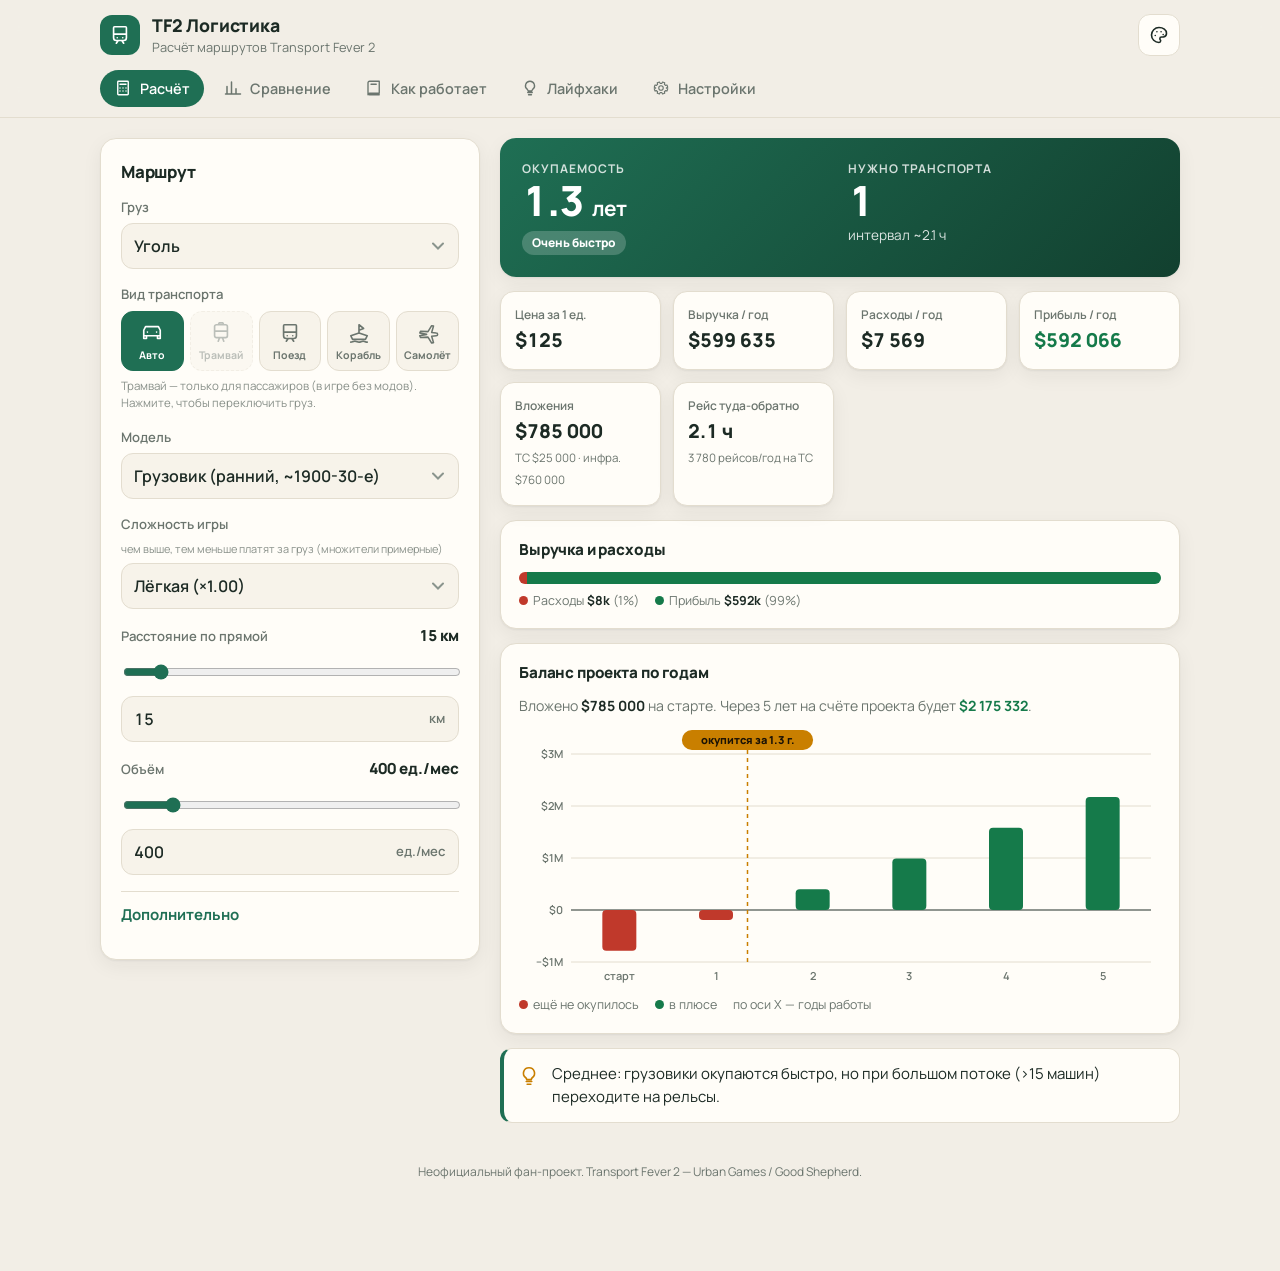
==== docs/index.html @ 94adaf06 "v0.4.1: move site to docs/ for GitHub Pages - index.html, style.css, app.js, calc.js, data.js, .noje" ====
<!doctype html>
<html lang="ru">
<head>
<meta charset="utf-8">
<meta name="viewport" content="width=device-width, initial-scale=1, viewport-fit=cover">
<meta name="theme-color" content="#1f6f54">
<title>TF2 Логистика</title>
<link rel="preconnect" href="https://fonts.googleapis.com">
<link rel="preconnect" href="https://fonts.gstatic.com" crossorigin>
<link href="https://fonts.googleapis.com/css2?family=Manrope:wght@400;500;600;700;800&display=swap" rel="stylesheet">
<link rel="stylesheet" href="style.css">
<script>try{var t=localStorage.getItem("tpf2theme");if(t&&t!=="auto")document.documentElement.dataset.theme=t}catch(e){}</script>
</head>
<body>
<svg width="0" height="0" style="position:absolute" aria-hidden="true">
  <symbol id="i-road" viewBox="0 0 24 24"><path d="M3 15V9l2-4h14l2 4v6M3 15h18M3 15v3h3v-3M18 15v3h3v-3M7 11h.01M17 11h.01" fill="none" stroke="currentColor" stroke-width="1.8" stroke-linecap="round" stroke-linejoin="round"/></symbol>
  <symbol id="i-tram" viewBox="0 0 24 24"><path d="M7 3h10a2 2 0 0 1 2 2v10a2 2 0 0 1-2 2H7a2 2 0 0 1-2-2V5a2 2 0 0 1 2-2zM5 10h14M9 21l1.5-4M15 21l-1.5-4M9 3l1-2h4l1 2" fill="none" stroke="currentColor" stroke-width="1.8" stroke-linecap="round" stroke-linejoin="round"/></symbol>
  <symbol id="i-rail" viewBox="0 0 24 24"><path d="M6 3h12a1 1 0 0 1 1 1v11a3 3 0 0 1-3 3H8a3 3 0 0 1-3-3V4a1 1 0 0 1 1-1zM5 11h14M8 21l2-3M16 21l-2-3M9 15h.01M15 15h.01" fill="none" stroke="currentColor" stroke-width="1.8" stroke-linecap="round" stroke-linejoin="round"/></symbol>
  <symbol id="i-water" viewBox="0 0 24 24"><path d="M3 15l2 4h14l2-4-9-3zM12 12V3l5 4-5 2M3 22c2 0 2-1 4.5-1s2.5 1 4.5 1 2.500-1 4.500-1 2.500 1 4.500 1" fill="none" stroke="currentColor" stroke-width="1.8" stroke-linecap="round" stroke-linejoin="round"/></symbol>
  <symbol id="i-air" viewBox="0 0 24 24"><path d="M10.500 13.500L3 12l1-2 8 .5L16 4l2 .5-2 7 5 .5a1.500 1.500 0 0 1 0 3l-5 .5 2 7-2 .5-4-6.500-8 .5-1-2z" fill="none" stroke="currentColor" stroke-width="1.700" stroke-linejoin="round"/></symbol>
  <symbol id="i-palette" viewBox="0 0 24 24"><path d="M12 3a9 9 0 1 0 0 18c1.1 0 2-.9 2-2 0-.5-.2-1-.5-1.3-.3-.4-.5-.8-.5-1.300 0-1.100.9-2 2-2h2.400A4.600 4.600 0 0 0 21 9.800C21 6 17 3 12 3zM7.500 12.500h.01M9.500 8h.01M14.500 8h.01M17 11.500h.01" fill="none" stroke="currentColor" stroke-width="1.900" stroke-linecap="round" stroke-linejoin="round"/></symbol>
  <symbol id="i-calc" viewBox="0 0 24 24"><path d="M6 3h12a1 1 0 0 1 1 1v16a1 1 0 0 1-1 1H6a1 1 0 0 1-1-1V4a1 1 0 0 1 1-1zM8 7h8M8 12h.01M12 12h.01M16 12h.01M8 16h.01M12 16h.01M16 16h.01" fill="none" stroke="currentColor" stroke-width="1.900" stroke-linecap="round"/></symbol>
  <symbol id="i-cmp" viewBox="0 0 24 24"><path d="M4 20V10M10 20V4M16 20v-7M22 20H2" fill="none" stroke="currentColor" stroke-width="2" stroke-linecap="round"/></symbol>
  <symbol id="i-book" viewBox="0 0 24 24"><path d="M4 5a2 2 0 0 1 2-2h13v16H6a2 2 0 0 0-2 2zM4 19a2 2 0 0 0 2 2h13M8 7h7" fill="none" stroke="currentColor" stroke-width="1.800" stroke-linecap="round" stroke-linejoin="round"/></symbol>
  <symbol id="i-bulb" viewBox="0 0 24 24"><path d="M9 18h6M10 21h4M12 3a6 6 0 0 0-3.500 10.900c.6.5 1 1.200 1 2.100h5c0-.9.4-1.600 1-2.100A6 6 0 0 0 12 3z" fill="none" stroke="currentColor" stroke-width="1.800" stroke-linecap="round" stroke-linejoin="round"/></symbol>
  <symbol id="i-cog" viewBox="0 0 24 24"><path d="M12 15a3 3 0 1 0 0-6 3 3 0 0 0 0 6zM19 12l2-1-1-3-2 .5-1.500-1.500.5-2-3-1-1 2h-2l-1-2-3 1 .5 2L6 8.500 4 8 3 11l2 1v0l-2 1 1 3 2-.5L7.500 17l-.5 2 3 1 1-2h2l1 2 3-1-.5-2 1.500-1.500 2 .5 1-3z" fill="none" stroke="currentColor" stroke-width="1.500" stroke-linejoin="round"/></symbol>
</svg>

<header class="top">
  <div class="brand"><span class="logo"><svg><use href="#i-rail"/></svg></span>
    <div><h1>TF2 Логистика</h1><p>Расчёт маршрутов Transport Fever 2</p></div>
    <button class="themebtn" id="themeBtn" aria-label="Тема оформления" aria-expanded="false"><svg><use href="#i-palette"/></svg></button>
    <div class="themepop" id="themePop" hidden><h3>Тема оформления</h3><div class="themes" data-themes></div></div></div>
  <nav class="tabs" id="tabs">
    <button class="on" data-tab="t-calc"><svg><use href="#i-calc"/></svg><span>Расчёт</span></button>
    <button data-tab="t-compare"><svg><use href="#i-cmp"/></svg><span>Сравнение</span></button>
    <button data-tab="t-guide"><svg><use href="#i-book"/></svg><span>Как работает</span></button>
    <button data-tab="t-tips"><svg><use href="#i-bulb"/></svg><span>Лайфхаки</span></button>
    <button data-tab="t-settings"><svg><use href="#i-cog"/></svg><span>Настройки</span></button>
  </nav>
</header>

<main>
<section class="tab" id="t-calc">
  <div class="layout">
    <aside class="panel inputs">
      <h2>Маршрут</h2>
      <label class="fld">Груз
        <select id="cargo"></select></label>
      <div class="fld">Вид транспорта
        <div class="seg" id="modeSeg"></div><small id="modeHint" class="modehint"></small></div>
      <label class="fld">Модель
        <select id="vehicle"></select></label>
      <label class="fld">Сложность игры <small>чем выше, тем меньше платят за груз (множители примерные)</small>
        <select id="diff"></select></label>
      <div class="fld">
        <div class="rowtop"><span>Расстояние по прямой</span><output id="distOut"></output></div>
        <input id="distR" type="range" min="1" max="150" step="1" value="15">
        <div class="numrow"><input id="dist" type="number" inputmode="decimal" min="0.1" step="0.5" value="15"><i>км</i></div>
      </div>
      <div class="fld">
        <div class="rowtop"><span>Объём</span><output id="volOut"></output></div>
        <input id="volR" type="range" min="10" max="3000" step="10" value="400">
        <div class="numrow"><input id="vol" type="number" inputmode="numeric" min="1" step="10" value="400"><i>ед./мес</i></div>
      </div>
      <details class="adv">
        <summary>Дополнительно</summary>
        <label class="fld">Длина пути, км <small>пусто = прямая × 1.2</small>
          <input id="path" type="number" inputmode="decimal" min="0" step="0.5" placeholder="авто"></label>
        <label class="fld">Инфраструктура, $ <small>пусто = оценка</small>
          <input id="infra" type="number" inputmode="numeric" min="0" step="1000" placeholder="авто"></label>
        <label class="chk"><input id="twoway" type="checkbox"><span>Груз везут в обе стороны</span></label>
      </details>
    </aside>
    <div class="results" id="result"></div>
  </div>
</section>

<section class="tab" id="t-compare" hidden>
  <div class="head"><h2>Какой транспорт выгоднее</h2><p id="compareNote"></p></div>
  <div id="compareList" class="cmp"></div>
  <p class="hint">Параметры берутся из вкладки «Расчёт». Серые варианты — вне оптимальной дистанции.</p>
</section>

<section class="tab" id="t-guide" hidden>
  <div class="head"><h2>Как работает игра</h2><p>Коротко о том, откуда берутся деньги и как строить логистику.</p></div>
  <div class="acc">
    <details open><summary>Что влияет на цену груза</summary><div class="body">
      <ul>
        <li><b>Расстояние по прямой</b> между станцией погрузки и выгрузки. Извилистая трасса денег не добавляет — только расходы и время.</li>
        <li><b>Тип груза</b> — у каждого свой тариф. Переработанные (сталь, товары, топливо) дороже сырья.</li>
        <li><b>Номинальная скорость</b> транспорта (не фактическая) повышает ставку.</li>
        <li><b>Сложность</b> — глобальный множитель.</li>
        <li><b>Пересадки</b> оплачиваются по каждому плечу отдельно.</li>
      </ul>
      <p class="formula">(300 + дистанция, м) × базовая цена × коэф. груза × 125 / мс в дне × сложность</p>
      <p class="muted">Формула из обсуждений сообщества, константы расходятся — поэтому калькулятор калибруется.</p>
    </div></details>
    <details><summary>Цепочки производства</summary><div class="body">
      <ul>
        <li><b>Первичные:</b> угольная и рудная шахты, нефтескважина, карьер, лесоповал, ферма.</li>
        <li><b>Вторичные:</b> сталелитейный (руда + уголь → сталь), НПЗ (нефть → топливо), лесопилка (брёвна → доски), пищевое (зерно → еда), фабрики товаров и инструментов.</li>
        <li><b>Города</b> потребляют товары, еду, топливо и дают пассажиров и почту.</li>
        <li>Чем стабильнее вывозите продукцию, тем выше производство предприятия.</li>
      </ul>
    </div></details>
    <details><summary>Где строить и что к чему подводить</summary><div class="body">
      <ul>
        <li>Стройте <b>первичное → вторичное</b> рядом (5–25 км) — быстрая окупаемость, потом готовую продукцию везите в город дальше, где ставка выше.</li>
        <li>Зона охвата станции должна захватывать завод целиком, а пассажирские — плотные кварталы.</li>
        <li>Общая станция на несколько заводов экономит инфраструктуру, но ограничивает пропускную способность.</li>
      </ul>
    </div></details>
    <details><summary>Пассажирские маршруты: откуда и куда</summary><div class="body">
      <ul>
        <li><b>Кто ездит:</b> у каждого жителя есть дом, работа и места для покупок/отдыха. Пассажиры едут из <b>жилых</b> кварталов в <b>торговые</b> (магазины) и <b>промышленные</b> (работа) — и обратно.</li>
        <li><b>Как увидеть спрос:</b> включите слой зон города (жилые / торговые / промышленные) и слой маршрутов жителей. Щёлкните по дому — увидите, куда хотят ехать его жители. Толстые линии потоков — готовый маршрут.</li>
        <li><b>Внутри города:</b> автобус или трамвай от плотных жилых кварталов к торговому центру и промзоне. Остановки — каждые ~300–500 м, так, чтобы их зоны охвата покрывали максимум домов.</li>
        <li><b>Между городами:</b> соедините станции в центрах двух городов. Спрос между городами появляется и растёт, только когда есть связь, и он больше между крупными и близкими городами.</li>
        <li><b>Почему едут или не едут:</b> житель сравнивает полное время пути (пешком до остановки + ожидание + поездка + пересадки) с поездкой на машине. Поэтому важны частота (короткий интервал), прямой путь и остановки рядом с домами и работой.</li>
        <li><b>Схема «ствол + ветки»:</b> поезд или самолёт между городами, а по городу — автобус или трамвай до вокзала. Каждое плечо оплачивается отдельно.</li>
        <li><b>Проверка:</b> в окне линии смотрите загрузку и сколько ждут на остановках. Если толпа — добавьте транспорт, если едут пустыми — уберите или перенесите остановку.</li>
      </ul>
    </div></details>
    <details><summary>Какой транспорт куда</summary><div class="body">
      <ul>
        <li><b>Авто</b> — до ~20 км, малые потоки, старт игры.</li>
        <li><b>Трамвай</b> — плотные городские линии.</li>
        <li><b>Поезд</b> — 20–80 км, большие потоки, дешёвая тонна-километр.</li>
        <li><b>Корабль</b> — дальние грузы у воды, минимум инфраструктуры.</li>
        <li><b>Самолёт</b> — 40+ км, пассажиры и дорогие грузы.</li>
      </ul>
    </div></details>
    <details><summary>Сколько нужно транспорта и окупаемость</summary><div class="body">
      <p>ТС = объём за год ÷ (вместимость × рейсов в год × загрузка).</p>
      <p>Рейс = путь туда-обратно ÷ эффективная скорость + время погрузки и разгрузки.</p>
      <p>Окупаемость = (стоимость ТС + инфраструктура) ÷ годовая прибыль. Обслуживание ТС — порядка 1/6 цены в год.</p>
    </div></details>
  </div>
</section>

<section class="tab" id="t-tips" hidden>
  <div class="head"><h2>Лайфхаки</h2><p>Что реально ускоряет рост компании.</p></div>
  <div class="tipgrid" id="tipGrid"></div>
</section>

<section class="tab" id="t-settings" hidden>
  <div class="head"><h2>Настройки и калибровка</h2><p>Константы игры приблизительные. Подгоните их под свою партию.</p></div>
  <div class="panel">
    <div class="settheme"><h3>Тема оформления</h3><div class="themes" data-themes></div></div>
    <div class="calib">
      <h3>Быстрая калибровка</h3>
      <p>Посмотрите в игре, сколько платят за 1 единицу выбранного груза выбранной моделью на выбранной дистанции (вкладка «Расчёт»).</p>
      <div class="calrow"><input id="obsPrice" type="number" inputmode="decimal" step="any" placeholder="$ за 1 ед. в игре">
        <button class="btn" id="calibrate">Откалибровать</button></div>
    </div>
    <h3>Параметры</h3>
    <div class="setgrid" id="settingsForm"></div>
    <button class="btn ghost" id="resetSettings">Сбросить настройки</button>
  </div>
</section>
</main>
<footer>Неофициальный фан-проект. Transport Fever 2 — Urban Games / Good Shepherd.</footer>
<script src="data.js"></script>
<script src="calc.js"></script>
<script src="app.js"></script>
</body>
</html>
---- docs/style.css ----
/* Темы: «Бумага» по умолчанию; html[data-theme] переопределяет, без атрибута — по системной теме */
:root,[data-theme=light]{
  --bg:#f2eee6;--surface:#fffdf8;--surface2:#f7f3ea;--ink:#1c2a24;--mut:#6b756e;--line:#e3ddcf;
  --brand:#1f6f54;--brand-ink:#fff;--amber:#c97f00;--good:#157a4a;--bad:#c0392b;--warnbg:#fdf0d5;
  --hero1:#1f6f54;--hero2:#12402f;--hero-ink:#fff;
  --shadow:0 1px 2px rgba(28,42,36,.06),0 6px 20px rgba(28,42,36,.06);--r:16px;color-scheme:light;
}
@media(prefers-color-scheme:dark){:root:not([data-theme]){
  --bg:#0d1311;--surface:#151d1a;--surface2:#1b2622;--ink:#e9f0eb;--mut:#8d9b93;--line:#25322d;
  --brand:#3fcf9b;--brand-ink:#06201a;--amber:#f2b441;--good:#4fd69a;--bad:#ff7b6b;--warnbg:#2d2410;
  --hero1:#17493a;--hero2:#10302a;--hero-ink:#e9f8f1;
  --shadow:0 1px 2px rgba(0,0,0,.4),0 8px 24px rgba(0,0,0,.35);color-scheme:dark}}
[data-theme=dark]{
  --bg:#0d1311;--surface:#151d1a;--surface2:#1b2622;--ink:#e9f0eb;--mut:#8d9b93;--line:#25322d;
  --brand:#3fcf9b;--brand-ink:#06201a;--amber:#f2b441;--good:#4fd69a;--bad:#ff7b6b;--warnbg:#2d2410;
  --hero1:#17493a;--hero2:#10302a;--hero-ink:#e9f8f1;
  --shadow:0 1px 2px rgba(0,0,0,.4),0 8px 24px rgba(0,0,0,.35);color-scheme:dark}
[data-theme=metro]{
  --bg:#eef2f7;--surface:#fff;--surface2:#f3f6fa;--ink:#14213d;--mut:#5c6b82;--line:#dbe3ee;
  --brand:#1d4ed8;--brand-ink:#fff;--amber:#d97706;--good:#059669;--bad:#dc2626;--warnbg:#fef3c7;
  --hero1:#1d4ed8;--hero2:#1e3a8a;--hero-ink:#fff;
  --shadow:0 1px 2px rgba(20,33,61,.06),0 6px 20px rgba(20,33,61,.07);color-scheme:light}
[data-theme=depot]{
  --bg:#15110c;--surface:#1e1912;--surface2:#272017;--ink:#f3eadb;--mut:#a8997f;--line:#33291c;
  --brand:#e8a33d;--brand-ink:#1a1206;--amber:#ffcf6e;--good:#9fd36a;--bad:#ff7a5c;--warnbg:#33240e;
  --hero1:#6b4512;--hero2:#2a1c08;--hero-ink:#fff3df;
  --shadow:0 1px 2px rgba(0,0,0,.45),0 8px 24px rgba(0,0,0,.4);color-scheme:dark}
[data-theme=night]{
  --bg:#0f0d1a;--surface:#18152a;--surface2:#201c36;--ink:#ece9fb;--mut:#9b95bd;--line:#2b2647;
  --brand:#a78bfa;--brand-ink:#160f2e;--amber:#fbbf24;--good:#6ee7b7;--bad:#fb7185;--warnbg:#2e2410;
  --hero1:#4c2a9a;--hero2:#231546;--hero-ink:#f3efff;
  --shadow:0 1px 2px rgba(0,0,0,.45),0 8px 24px rgba(0,0,0,.4);color-scheme:dark}
[data-theme=desert]{
  --bg:#f6ece0;--surface:#fffaf3;--surface2:#f8efe3;--ink:#3a2418;--mut:#8a6f5e;--line:#ead8c4;
  --brand:#c2410c;--brand-ink:#fff;--amber:#b45309;--good:#3f7d20;--bad:#b91c1c;--warnbg:#fde7c8;
  --hero1:#c2410c;--hero2:#7c2d12;--hero-ink:#fff;
  --shadow:0 1px 2px rgba(58,36,24,.06),0 6px 20px rgba(58,36,24,.07);color-scheme:light}
[data-theme=contrast]{
  --bg:#000;--surface:#0b0b0b;--surface2:#161616;--ink:#fff;--mut:#cfcfcf;--line:#444;
  --brand:#ffd400;--brand-ink:#000;--amber:#ffd400;--good:#00e676;--bad:#ff5252;--warnbg:#2a2400;
  --hero1:#1c1c1c;--hero2:#000;--hero-ink:#fff;
  --shadow:none;color-scheme:dark}

/* выбор темы */
.themebtn{margin-left:auto;width:42px;height:42px;border-radius:12px;border:1px solid var(--line);background:var(--surface);color:var(--ink);display:grid;place-items:center;cursor:pointer}
.themebtn svg{width:20px;height:20px}
.themepop{position:absolute;right:20px;top:62px;z-index:40;background:var(--surface);border:1px solid var(--line);border-radius:16px;padding:12px;box-shadow:var(--shadow),0 20px 50px rgba(0,0,0,.25);width:260px}
.themepop h3{font-size:.8rem;color:var(--mut);margin:2px 4px 10px;font-weight:700;text-transform:uppercase;letter-spacing:.06em}
.themes{display:grid;grid-template-columns:repeat(2,1fr);gap:8px}
.th{display:flex;align-items:center;gap:8px;padding:8px;border-radius:12px;border:1px solid var(--line);background:var(--surface2);color:var(--ink);font:600 .82rem Manrope,sans-serif;cursor:pointer;text-align:left}
.th.on{border-color:var(--brand);box-shadow:0 0 0 2px color-mix(in srgb,var(--brand) 35%,transparent)}
.sw{width:26px;height:26px;border-radius:8px;flex:none;border:1px solid rgba(128,128,128,.3);overflow:hidden;display:grid;grid-template-columns:1fr 1fr}
.sw i{display:block}
.settheme{margin-bottom:6px}.settheme .themes{grid-template-columns:repeat(auto-fill,minmax(150px,1fr))}

/* график */
.chart{display:block;max-width:100%;overflow:visible}
.chart text{fill:var(--mut);font:600 11px Manrope,sans-serif}
.chart .grid{stroke:var(--line);stroke-width:1}
.chart .zero{stroke:var(--mut);stroke-width:1.5}
.chart .be{stroke:var(--amber);stroke-width:1.5;stroke-dasharray:4 4}
.chart .bel{fill:#1a1206;font-weight:800}
.chartnote{margin:0 0 12px;color:var(--mut);font-size:.88rem}.chartnote b{color:var(--ink)}
.chartnote .pos{color:var(--good)}.chartnote .neg{color:var(--bad)}
*{box-sizing:border-box;-webkit-tap-highlight-color:transparent}
html{scroll-behavior:smooth}
body{margin:0;background:var(--bg);color:var(--ink);font:15px/1.5 Manrope,system-ui,-apple-system,"Segoe UI",sans-serif;-webkit-text-size-adjust:100%}
svg{width:22px;height:22px;flex:none}
h1,h2,h3{margin:0;letter-spacing:-.01em}
.muted,.hint{color:var(--mut);font-size:.85rem}
.hint{margin:14px 4px}

/* header */
.top{position:sticky;top:0;z-index:20;background:color-mix(in srgb,var(--bg) 88%,transparent);backdrop-filter:blur(14px);-webkit-backdrop-filter:blur(14px);border-bottom:1px solid var(--line)}
.brand{max-width:1120px;margin:0 auto;padding:12px 20px;position:relative;display:flex;align-items:center;gap:12px}
.logo{width:40px;height:40px;border-radius:12px;background:var(--brand);color:var(--brand-ink);display:grid;place-items:center}
.brand h1{font-size:1.1rem;font-weight:800}.brand p{margin:0;color:var(--mut);font-size:.8rem}
.tabs{max-width:1120px;margin:0 auto;padding:0 20px 10px;display:flex;gap:6px;overflow-x:auto;scrollbar-width:none}
.tabs::-webkit-scrollbar{display:none}
.tabs button{display:flex;align-items:center;gap:8px;border:0;background:transparent;color:var(--mut);padding:9px 14px;border-radius:999px;font:600 .9rem Manrope,sans-serif;cursor:pointer;white-space:nowrap;transition:.15s}
.tabs button svg{width:18px;height:18px}
.tabs button:hover{color:var(--ink);background:var(--surface2)}
.tabs button.on{background:var(--brand);color:var(--brand-ink)}

main{max-width:1120px;margin:0 auto;padding:20px 20px 40px}
.head{margin:4px 0 18px}.head h2{font-size:1.5rem;font-weight:800}.head p{margin:4px 0 0;color:var(--mut)}
.panel{background:var(--surface);border:1px solid var(--line);border-radius:var(--r);padding:20px;box-shadow:var(--shadow)}
.panel h2{font-size:1.05rem;font-weight:800;margin-bottom:14px}.panel h3{font-size:.95rem;margin:18px 0 10px}

/* layout */
.layout{display:grid;grid-template-columns:minmax(320px,380px) 1fr;gap:20px;align-items:start}
.inputs{position:sticky;top:132px}

/* form */
.fld{display:flex;flex-direction:column;gap:6px;margin-bottom:16px;font-size:.82rem;font-weight:600;color:var(--mut)}
.fld small{font-weight:400;opacity:.8}
.rowtop{display:flex;justify-content:space-between;align-items:baseline}
.rowtop output{color:var(--ink);font-weight:800;font-size:.95rem;font-variant-numeric:tabular-nums}
input,select{font:600 1rem Manrope,sans-serif;color:var(--ink);background:var(--surface2);border:1px solid var(--line);border-radius:12px;padding:11px 12px;width:100%;min-height:46px;outline:none;transition:.15s}
input:focus,select:focus{border-color:var(--brand);box-shadow:0 0 0 3px color-mix(in srgb,var(--brand) 25%,transparent)}
select{appearance:none;background-image:url("data:image/svg+xml,%3Csvg xmlns='http://www.w3.org/2000/svg' width='12' height='8' fill='none' stroke='%238a948d' stroke-width='2' stroke-linecap='round'%3E%3Cpath d='M1 1.500l5 5 5-5'/%3E%3C/svg%3E");background-repeat:no-repeat;background-position:right 14px center;padding-right:36px}
.numrow{position:relative}.numrow i{position:absolute;right:14px;top:50%;transform:translateY(-50%);font-style:normal;color:var(--mut);font-weight:600;pointer-events:none}
.numrow input{padding-right:78px;font-variant-numeric:tabular-nums}
input[type=range]{padding:0;min-height:32px;border:0;background:transparent;accent-color:var(--brand);box-shadow:none}
.chk{display:flex;align-items:center;gap:10px;font-weight:600;color:var(--ink);font-size:.9rem;margin:2px 0}
.chk input{width:20px;height:20px;min-height:0;accent-color:var(--brand)}
.adv{border-top:1px solid var(--line);padding-top:12px}
.adv summary,.acc summary{cursor:pointer;font-weight:700;list-style:none}
.adv summary{color:var(--brand);margin-bottom:12px}
.adv summary::-webkit-details-marker,.acc summary::-webkit-details-marker{display:none}

.seg{display:grid;grid-template-columns:repeat(5,1fr);gap:6px}
.seg button{display:flex;flex-direction:column;align-items:center;gap:4px;padding:10px 2px 8px;border-radius:12px;border:1px solid var(--line);background:var(--surface2);color:var(--mut);font:700 .66rem Manrope,sans-serif;cursor:pointer;min-height:58px;transition:.15s}
.seg button.on{background:var(--brand);border-color:var(--brand);color:var(--brand-ink)}
.seg button.na{opacity:.45;border-style:dashed}
.modehint{font-size:.72rem;font-weight:500;color:var(--mut)}.modehint:empty{display:none}

/* results */
.hero{background:linear-gradient(135deg,var(--hero1),var(--hero2));color:var(--hero-ink);border-radius:var(--r);padding:22px;box-shadow:var(--shadow);display:grid;grid-template-columns:1fr 1fr;gap:16px}
.hero .lbl{font-size:.75rem;font-weight:700;text-transform:uppercase;letter-spacing:.08em;opacity:.8}
.hero .big{font-size:2.6rem;font-weight:800;line-height:1.1;font-variant-numeric:tabular-nums;letter-spacing:-.02em}
.hero .sub{font-size:.85rem;opacity:.85;margin-top:2px}
.pill{display:inline-block;margin-top:8px;padding:3px 10px;border-radius:999px;font-size:.75rem;font-weight:800;background:rgba(255,255,255,.2)}
.pill.bad{background:#ffd7d1;color:#8a1f12}
.grid{display:grid;grid-template-columns:repeat(auto-fit,minmax(150px,1fr));gap:12px;margin-top:14px}
.m{background:var(--surface);border:1px solid var(--line);border-radius:14px;padding:14px;box-shadow:var(--shadow)}
.m span{display:block;font-size:.75rem;font-weight:600;color:var(--mut)}
.m b{display:block;font-size:1.2rem;font-weight:800;font-variant-numeric:tabular-nums;margin-top:2px}
.m small{color:var(--mut);font-size:.72rem}
.m.pos b{color:var(--good)}.m.neg b{color:var(--bad)}
.card{background:var(--surface);border:1px solid var(--line);border-radius:var(--r);padding:18px;margin-top:14px;box-shadow:var(--shadow)}
.card h3{font-size:.95rem;font-weight:800;margin-bottom:10px}
.split{display:flex;height:12px;border-radius:99px;overflow:hidden;background:var(--surface2)}
.split i{display:block;height:100%}.split .a{background:var(--bad)}.split .b{background:var(--good)}
.legend{display:flex;gap:16px;margin-top:8px;font-size:.78rem;color:var(--mut);flex-wrap:wrap}
.legend b{color:var(--ink)}.dot{display:inline-block;width:9px;height:9px;border-radius:50%;margin-right:5px}
.advice{display:flex;gap:12px;align-items:flex-start;background:var(--surface);border:1px solid var(--line);border-left:4px solid var(--brand);border-radius:12px;padding:14px;margin-top:14px}
.advice svg{color:var(--amber);margin-top:2px}
.warn{background:var(--warnbg);color:var(--amber);border-radius:12px;padding:10px 14px;margin-top:10px;font-weight:600;font-size:.85rem}

/* compare */
.cmp{display:grid;gap:10px}
.row{display:grid;grid-template-columns:44px 1fr auto;gap:14px;align-items:center;background:var(--surface);border:1px solid var(--line);border-radius:14px;padding:14px;box-shadow:var(--shadow)}
.row.best{border-color:var(--brand);box-shadow:0 0 0 2px color-mix(in srgb,var(--brand) 30%,transparent),var(--shadow)}
.row.off{opacity:.5}
.row .ic{width:44px;height:44px;border-radius:12px;background:var(--surface2);display:grid;place-items:center;color:var(--brand)}
.row .nm{font-weight:700;font-size:.95rem}.row .md{color:var(--mut);font-size:.78rem}
.row .bar{height:6px;background:var(--surface2);border-radius:9px;margin-top:8px;overflow:hidden}.row .bar i{display:block;height:100%;background:var(--brand);border-radius:9px}
.row .num{text-align:right;font-variant-numeric:tabular-nums}.row .num b{font-size:1.15rem;font-weight:800;display:block}.row .num small{color:var(--mut);font-size:.72rem}
.tag{display:inline-block;background:var(--brand);color:var(--brand-ink);font-size:.65rem;font-weight:800;padding:2px 8px;border-radius:99px;margin-left:8px;vertical-align:middle}

/* guide */
.acc{display:grid;gap:10px}
.acc details{background:var(--surface);border:1px solid var(--line);border-radius:14px;box-shadow:var(--shadow);overflow:hidden}
.acc summary{padding:16px 18px;display:flex;justify-content:space-between;align-items:center}
.acc summary::after{content:"+";font-size:1.4rem;color:var(--brand);font-weight:500}
.acc details[open] summary::after{content:"–"}
.acc .body{padding:0 18px 18px}.acc ul{margin:0;padding-left:18px}.acc li{margin:7px 0}.acc p{margin:8px 0}
.formula{background:var(--surface2);border-radius:10px;padding:12px;font-weight:700;font-size:.85rem;word-break:break-word}

/* tips */
.tipgrid{display:grid;grid-template-columns:repeat(auto-fill,minmax(260px,1fr));gap:12px;counter-reset:t}
.tip{background:var(--surface);border:1px solid var(--line);border-radius:14px;padding:18px;box-shadow:var(--shadow);position:relative;counter-increment:t}
.tip::before{content:counter(t,decimal-leading-zero);display:block;color:var(--brand);font-weight:800;font-size:.8rem;margin-bottom:6px}
.tip b{display:block;font-size:1rem;margin-bottom:4px}.tip span{color:var(--mut);font-size:.88rem}

/* settings */
.setgrid{display:grid;grid-template-columns:repeat(auto-fit,minmax(220px,1fr));gap:4px 16px;margin-bottom:8px}
.calib{background:var(--surface2);border-radius:14px;padding:16px;margin-bottom:6px}.calib h3{margin:0 0 6px}.calib p{margin:0 0 12px;color:var(--mut);font-size:.85rem}
.calrow{display:flex;gap:10px;flex-wrap:wrap}.calrow input{flex:1;min-width:160px}
.btn{font:700 .95rem Manrope,sans-serif;background:var(--brand);color:var(--brand-ink);border:0;border-radius:12px;padding:12px 18px;min-height:46px;cursor:pointer}
.btn.ghost{background:transparent;color:var(--mut);border:1px solid var(--line);margin-top:6px}
footer{text-align:center;color:var(--mut);font-size:.75rem;padding:0 20px 90px}

/* mobile */
@media(max-width:860px){
  .layout{grid-template-columns:1fr}.inputs{position:static}
  .brand{padding:10px 16px}.themepop{right:12px;top:58px}.brand p{display:none}
  main{padding:14px 14px 30px}
  .tabs{position:fixed;left:0;right:0;bottom:0;max-width:none;margin:0;padding:6px 6px calc(6px + env(safe-area-inset-bottom));gap:0;justify-content:space-around;overflow:visible;background:color-mix(in srgb,var(--surface) 94%,transparent);backdrop-filter:blur(16px);-webkit-backdrop-filter:blur(16px);border-top:1px solid var(--line)}
  .top{border-bottom:0;backdrop-filter:none;-webkit-backdrop-filter:none;position:static;background:transparent}
  .tabs button{flex-direction:column;gap:3px;padding:6px 4px;border-radius:12px;font-size:.62rem;flex:1;min-width:0}
  .tabs button svg{width:22px;height:22px}
  .tabs button span{overflow:hidden;text-overflow:ellipsis;max-width:100%}
  .tabs button.on{background:color-mix(in srgb,var(--brand) 16%,transparent);color:var(--brand)}
  .hero{grid-template-columns:1fr 1fr;padding:18px;gap:12px}.hero .big{font-size:2rem}
  .head h2{font-size:1.3rem}
  .grid{grid-template-columns:1fr 1fr}
  .row{grid-template-columns:40px 1fr;padding:12px}.row .num{grid-column:1/-1;display:flex;justify-content:space-between;align-items:baseline;text-align:left;border-top:1px solid var(--line);padding-top:8px}
  .row .num b{font-size:1rem;display:inline}
}
@media(max-width:380px){.hero .big{font-size:1.7rem}.grid{grid-template-columns:1fr}}
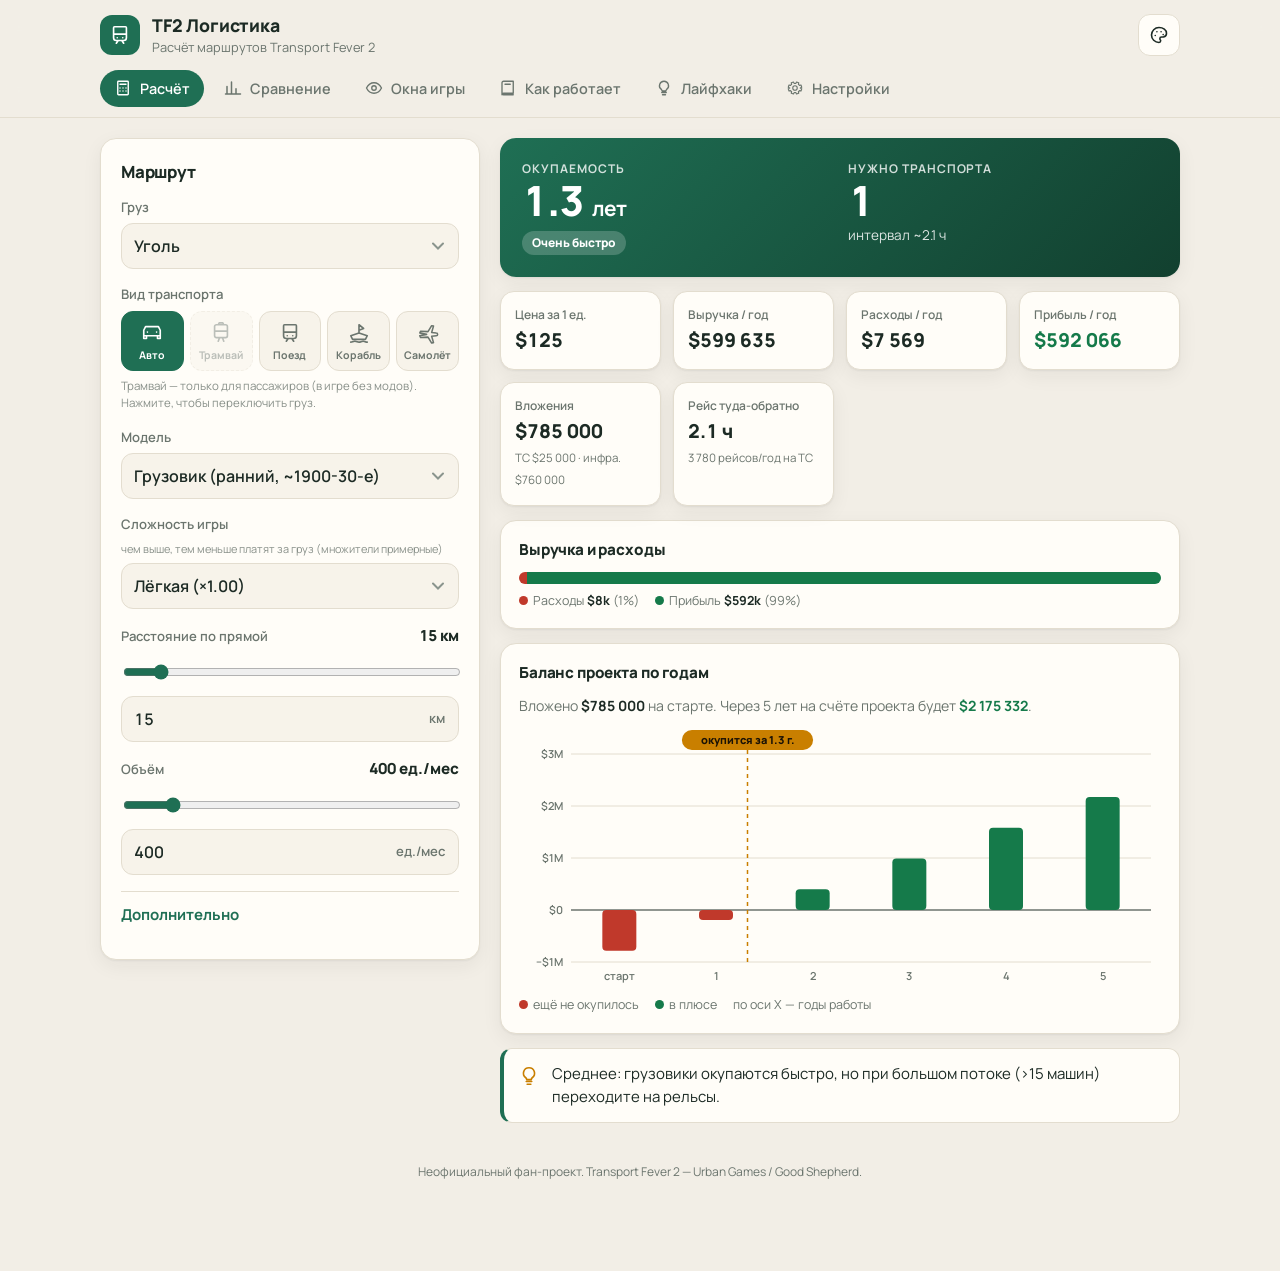
==== commit a03af45e: "v0.5.0: game windows tab with annotated screenshots and chain calculator - docs/index.html: new «Окн" ====
--- a/docs/index.html
+++ b/docs/index.html
@@ -19,6 +19,7 @@
   <symbol id="i-water" viewBox="0 0 24 24"><path d="M3 15l2 4h14l2-4-9-3zM12 12V3l5 4-5 2M3 22c2 0 2-1 4.5-1s2.5 1 4.5 1 2.500-1 4.500-1 2.500 1 4.500 1" fill="none" stroke="currentColor" stroke-width="1.8" stroke-linecap="round" stroke-linejoin="round"/></symbol>
   <symbol id="i-air" viewBox="0 0 24 24"><path d="M10.500 13.500L3 12l1-2 8 .5L16 4l2 .5-2 7 5 .5a1.500 1.500 0 0 1 0 3l-5 .5 2 7-2 .5-4-6.500-8 .5-1-2z" fill="none" stroke="currentColor" stroke-width="1.700" stroke-linejoin="round"/></symbol>
   <symbol id="i-palette" viewBox="0 0 24 24"><path d="M12 3a9 9 0 1 0 0 18c1.1 0 2-.9 2-2 0-.5-.2-1-.5-1.3-.3-.4-.5-.8-.5-1.300 0-1.100.9-2 2-2h2.400A4.600 4.600 0 0 0 21 9.800C21 6 17 3 12 3zM7.500 12.500h.01M9.500 8h.01M14.500 8h.01M17 11.500h.01" fill="none" stroke="currentColor" stroke-width="1.900" stroke-linecap="round" stroke-linejoin="round"/></symbol>
+  <symbol id="i-eye" viewBox="0 0 24 24"><path d="M2 12s3.500-7 10-7 10 7 10 7-3.500 7-10 7S2 12 2 12zM12 15a3 3 0 1 0 0-6 3 3 0 0 0 0 6z" fill="none" stroke="currentColor" stroke-width="1.800" stroke-linejoin="round"/></symbol>
   <symbol id="i-calc" viewBox="0 0 24 24"><path d="M6 3h12a1 1 0 0 1 1 1v16a1 1 0 0 1-1 1H6a1 1 0 0 1-1-1V4a1 1 0 0 1 1-1zM8 7h8M8 12h.01M12 12h.01M16 12h.01M8 16h.01M12 16h.01M16 16h.01" fill="none" stroke="currentColor" stroke-width="1.900" stroke-linecap="round"/></symbol>
   <symbol id="i-cmp" viewBox="0 0 24 24"><path d="M4 20V10M10 20V4M16 20v-7M22 20H2" fill="none" stroke="currentColor" stroke-width="2" stroke-linecap="round"/></symbol>
   <symbol id="i-book" viewBox="0 0 24 24"><path d="M4 5a2 2 0 0 1 2-2h13v16H6a2 2 0 0 0-2 2zM4 19a2 2 0 0 0 2 2h13M8 7h7" fill="none" stroke="currentColor" stroke-width="1.800" stroke-linecap="round" stroke-linejoin="round"/></symbol>
@@ -34,6 +35,7 @@
   <nav class="tabs" id="tabs">
     <button class="on" data-tab="t-calc"><svg><use href="#i-calc"/></svg><span>Расчёт</span></button>
     <button data-tab="t-compare"><svg><use href="#i-cmp"/></svg><span>Сравнение</span></button>
+    <button data-tab="t-windows"><svg><use href="#i-eye"/></svg><span>Окна игры</span></button>
     <button data-tab="t-guide"><svg><use href="#i-book"/></svg><span>Как работает</span></button>
     <button data-tab="t-tips"><svg><use href="#i-bulb"/></svg><span>Лайфхаки</span></button>
     <button data-tab="t-settings"><svg><use href="#i-cog"/></svg><span>Настройки</span></button>
@@ -82,6 +84,23 @@
   <p class="hint">Параметры берутся из вкладки «Расчёт». Серые варианты — вне оптимальной дистанции.</p>
 </section>
 
+<section class="tab" id="t-windows" hidden>
+  <div class="head"><h2>Окна игры: что значит каждая цифра</h2><p>Разбор на реальных скриншотах: нефтяная цепочка и город. Номера на картинке совпадают с пояснениями.</p></div>
+  <div id="shots"></div>
+  <div class="card chaincalc">
+    <h3>Пример: сколько и чего возить по цепочке</h3>
+    <p class="muted">В Transport Fever 2 цепочка работает от спроса: город просит столько-то топлива, и столько же в итоге произведут и повезут по всей цепочке. Считаем с конца — от города к скважине.</p>
+    <div class="chain" id="chainFlow"></div>
+    <div class="chainin">
+      <label class="fld">Город просит топлива, ед./год<input id="chDemand" type="number" inputmode="numeric" min="1" value="21"></label>
+      <label class="fld">НПЗ 1: сырой нефти → нефти<span class="ratio"><input id="chA1" type="number" min="1" value="2"><b>:</b><input id="chA2" type="number" min="1" value="1"></span></label>
+      <label class="fld">НПЗ 2: нефти → топлива<span class="ratio"><input id="chB1" type="number" min="1" value="1"><b>:</b><input id="chB2" type="number" min="1" value="1"></span></label>
+      <label class="fld">Добыча скважины, ед./год<input id="chWell" type="number" inputmode="numeric" min="1" value="400"></label>
+    </div>
+    <div id="chainOut"></div>
+  </div>
+</section>
+
 <section class="tab" id="t-guide" hidden>
   <div class="head"><h2>Как работает игра</h2><p>Коротко о том, откуда берутся деньги и как строить логистику.</p></div>
   <div class="acc">
@@ -122,6 +141,7 @@
         <li><b>Проверка:</b> в окне линии смотрите загрузку и сколько ждут на остановках. Если толпа — добавьте транспорт, если едут пустыми — уберите или перенесите остановку.</li>
       </ul>
     </div></details>
+    <details><summary>Как читать окна предприятий и городов</summary><div class="body"><p>Подробный разбор со скриншотами и примерами расчёта — во вкладке <b>«Окна игры»</b>.</p></div></details>
     <details><summary>Какой транспорт куда</summary><div class="body">
       <ul>
         <li><b>Авто</b> — до ~20 км, малые потоки, старт игры.</li>
@@ -164,5 +184,6 @@
 <script src="data.js"></script>
 <script src="calc.js"></script>
 <script src="app.js"></script>
+<script src="windows.js"></script>
 </body>
 </html>
--- a/docs/style.css
+++ b/docs/style.css
@@ -190,3 +190,30 @@
   .row .num b{font-size:1rem;display:inline}
 }
 @media(max-width:380px){.hero .big{font-size:1.7rem}.grid{grid-template-columns:1fr}}
+
+/* окна игры */
+.shot{display:grid;grid-template-columns:minmax(0,420px) 1fr;gap:24px;align-items:start;background:var(--surface);border:1px solid var(--line);border-radius:var(--r);padding:20px;margin-bottom:16px;box-shadow:var(--shadow)}
+.pic{position:relative;margin-left:14px}
+.pic img{display:block;width:100%;height:auto;border-radius:12px;border:1px solid var(--line)}
+.pin{position:absolute;left:-14px;transform:translateY(-50%);width:24px;height:24px;border-radius:50%;background:var(--amber);color:#1a1206;font:800 .75rem Manrope,sans-serif;display:grid;place-items:center;box-shadow:0 0 0 3px var(--surface);transition:.15s}
+.pin.hl{transform:translateY(-50%) scale(1.3);background:var(--brand);color:var(--brand-ink)}
+.expl h3{font-size:1.05rem;font-weight:800}.expl .muted{margin:4px 0 12px}
+.expl ol{margin:0;padding:0;list-style:none;counter-reset:p;display:grid;gap:8px}
+.expl li{counter-increment:p;display:grid;grid-template-columns:24px 1fr;gap:0 10px;padding:8px;border-radius:10px;transition:.15s}
+.expl li::before{content:counter(p);grid-row:span 2;width:24px;height:24px;border-radius:50%;background:var(--amber);color:#1a1206;font:800 .75rem Manrope,sans-serif;display:grid;place-items:center}
+.expl li.hl{background:var(--surface2)}
+.expl li b{font-size:.92rem}.expl li span{color:var(--mut);font-size:.86rem}
+.chaincalc p{margin:0 0 12px}
+.chain{display:flex;align-items:center;gap:8px;flex-wrap:wrap;margin:6px 0 16px}
+.chain i{font-style:normal;color:var(--mut);font-weight:800}
+.node{background:var(--surface2);border:1px solid var(--line);border-radius:12px;padding:8px 12px;display:flex;flex-direction:column}
+.node small{color:var(--mut);font-size:.75rem}.node.end{border-color:var(--brand)}
+.chainin{display:grid;grid-template-columns:repeat(auto-fit,minmax(200px,1fr));gap:0 14px}
+.ratio{display:flex;align-items:center;gap:6px}.ratio b{color:var(--mut)}
+table.legs{background:transparent}table.legs th{color:var(--mut);font-size:.78rem;font-weight:700}
+.btn.sm{min-height:34px;padding:6px 12px;font-size:.8rem;white-space:nowrap}
+.steps{margin-top:14px;background:var(--surface2);border-radius:12px;padding:14px}.steps ol{margin:6px 0 10px;padding-left:20px}.steps li{margin:4px 0}.steps p{margin:0}
+@media(max-width:860px){
+  .shot{grid-template-columns:1fr;padding:14px;gap:14px}
+  .chain{flex-direction:column;align-items:stretch}.chain i{text-align:center;transform:rotate(90deg)}
+}
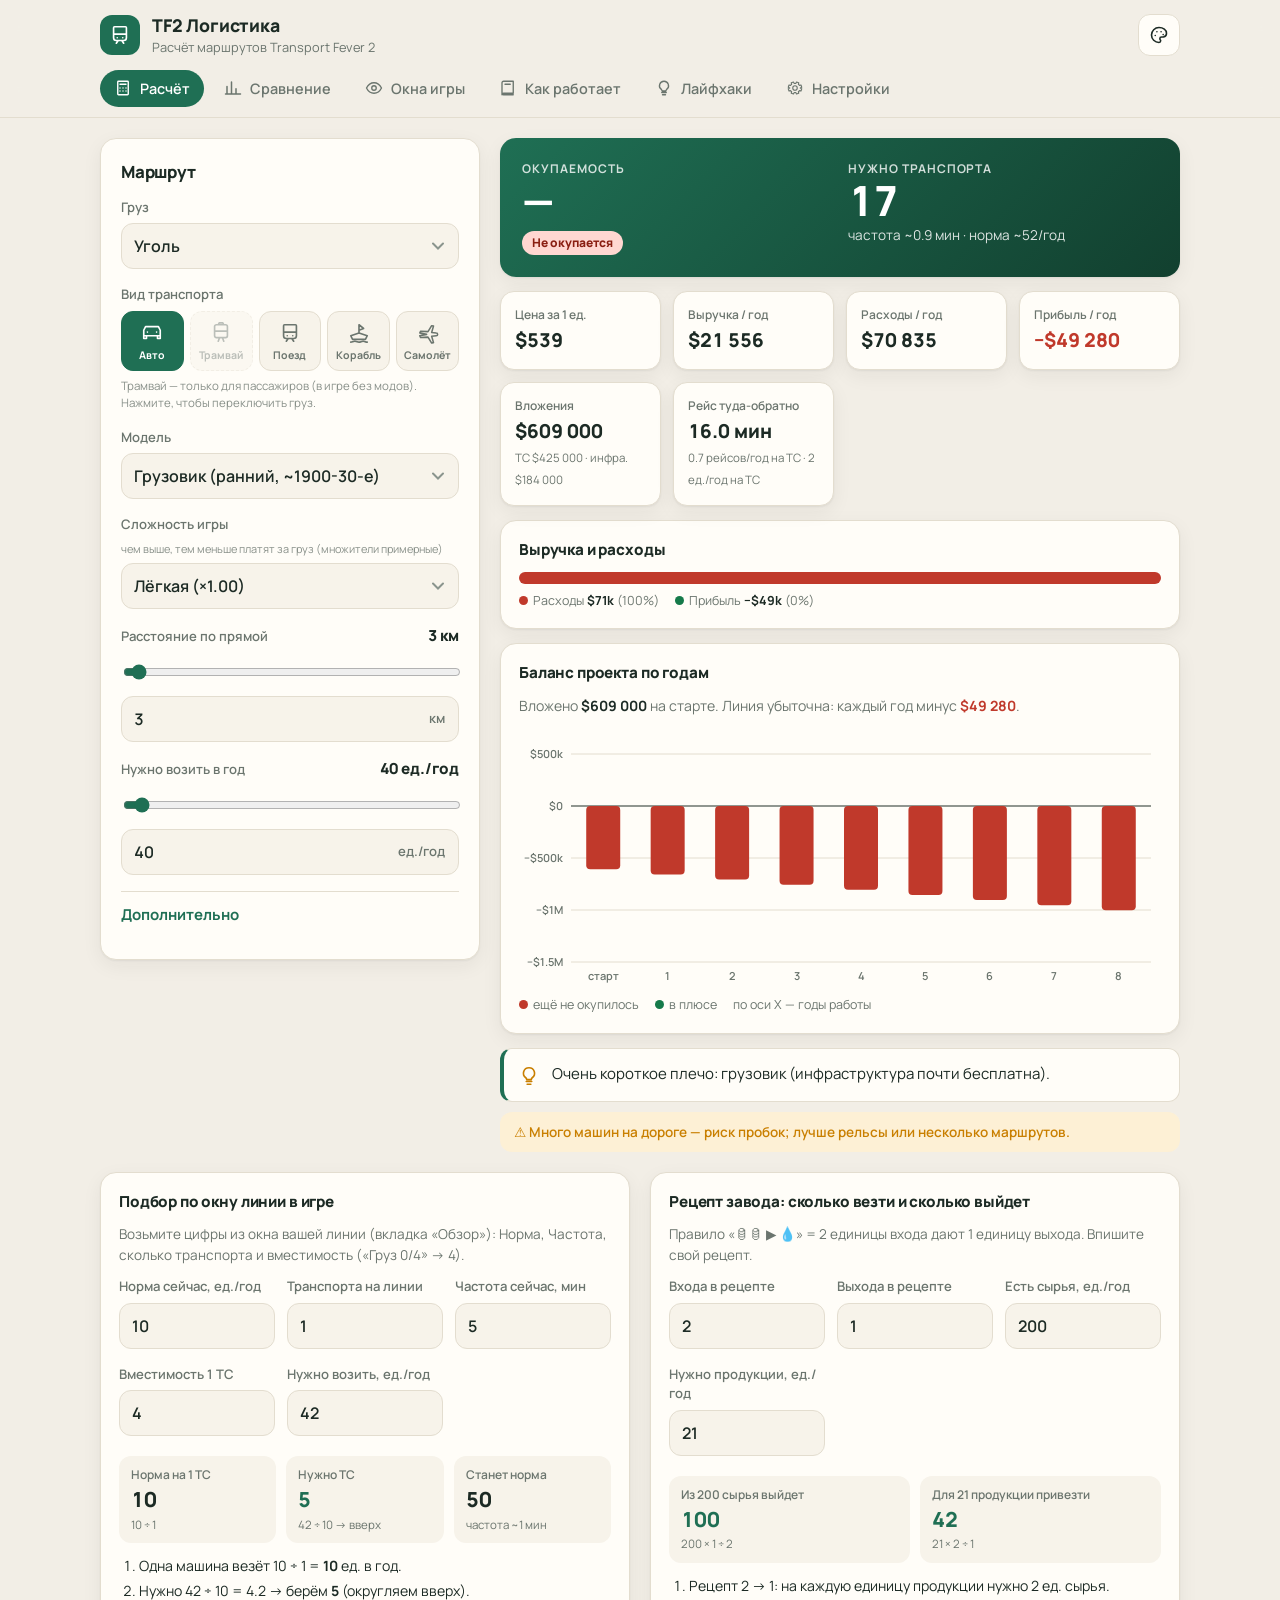
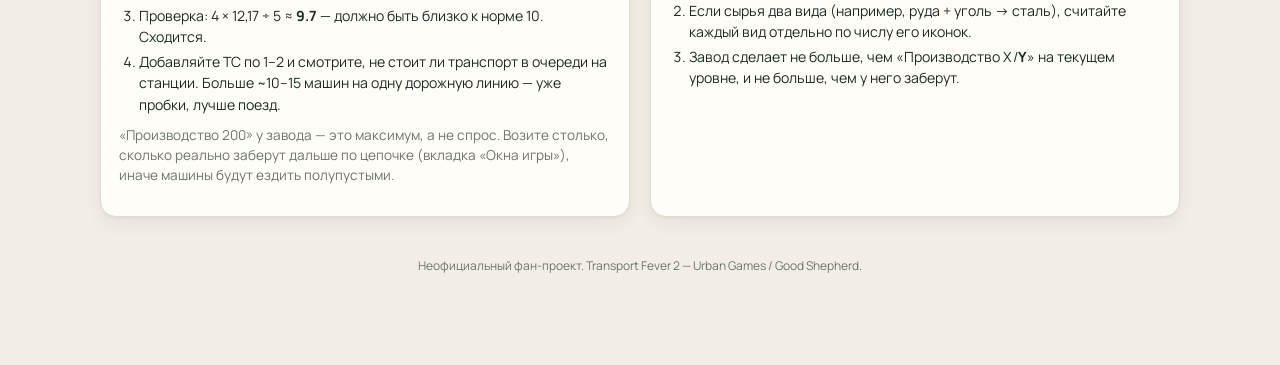
==== commit 6cdb5333: "v0.6.0: game-accurate line rate model, line and recipe tools - docs/calc.js: time model in real minu" ====
--- a/docs/index.html
+++ b/docs/index.html
@@ -57,13 +57,13 @@
         <select id="diff"></select></label>
       <div class="fld">
         <div class="rowtop"><span>Расстояние по прямой</span><output id="distOut"></output></div>
-        <input id="distR" type="range" min="1" max="150" step="1" value="15">
-        <div class="numrow"><input id="dist" type="number" inputmode="decimal" min="0.1" step="0.5" value="15"><i>км</i></div>
+        <input id="distR" type="range" min="0.5" max="100" step="0.5" value="3">
+        <div class="numrow"><input id="dist" type="number" inputmode="decimal" min="0.1" step="0.5" value="3"><i>км</i></div>
       </div>
       <div class="fld">
-        <div class="rowtop"><span>Объём</span><output id="volOut"></output></div>
-        <input id="volR" type="range" min="10" max="3000" step="10" value="400">
-        <div class="numrow"><input id="vol" type="number" inputmode="numeric" min="1" step="10" value="400"><i>ед./мес</i></div>
+        <div class="rowtop"><span>Нужно возить в год</span><output id="volOut"></output></div>
+        <input id="volR" type="range" min="5" max="1000" step="5" value="40">
+        <div class="numrow"><input id="vol" type="number" inputmode="numeric" min="1" step="5" value="40"><i>ед./год</i></div>
       </div>
       <details class="adv">
         <summary>Дополнительно</summary>
@@ -75,6 +75,31 @@
       </details>
     </aside>
     <div class="results" id="result"></div>
+  </div>
+  <div class="tools">
+    <div class="card tool">
+      <h3>Подбор по окну линии в игре</h3>
+      <p class="muted">Возьмите цифры из окна вашей линии (вкладка «Обзор»): Норма, Частота, сколько транспорта и вместимость («Груз 0/4» → 4).</p>
+      <div class="tgrid">
+        <label class="fld">Норма сейчас, ед./год<input id="lnRate" type="number" inputmode="numeric" min="0" value="10"></label>
+        <label class="fld">Транспорта на линии<input id="lnN" type="number" inputmode="numeric" min="1" value="1"></label>
+        <label class="fld">Частота сейчас, мин<input id="lnFreq" type="number" inputmode="decimal" min="0" step="0.5" value="5"></label>
+        <label class="fld">Вместимость 1 ТС<input id="lnCap" type="number" inputmode="numeric" min="1" value="4"></label>
+        <label class="fld">Нужно возить, ед./год<input id="lnNeed" type="number" inputmode="numeric" min="1" value="42"></label>
+      </div>
+      <div id="lnOut"></div>
+    </div>
+    <div class="card tool">
+      <h3>Рецепт завода: сколько везти и сколько выйдет</h3>
+      <p class="muted">Правило «🛢🛢 ▶ 💧» = 2 единицы входа дают 1 единицу выхода. Впишите свой рецепт.</p>
+      <div class="tgrid">
+        <label class="fld">Входа в рецепте<input id="rcIn" type="number" inputmode="numeric" min="1" value="2"></label>
+        <label class="fld">Выхода в рецепте<input id="rcOut" type="number" inputmode="numeric" min="1" value="1"></label>
+        <label class="fld">Есть сырья, ед./год<input id="rcHave" type="number" inputmode="numeric" min="0" value="200"></label>
+        <label class="fld">Нужно продукции, ед./год<input id="rcNeed" type="number" inputmode="numeric" min="0" value="21"></label>
+      </div>
+      <div id="rcOutBox"></div>
+    </div>
   </div>
 </section>
 
@@ -152,7 +177,8 @@
       </ul>
     </div></details>
     <details><summary>Сколько нужно транспорта и окупаемость</summary><div class="body">
-      <p>ТС = объём за год ÷ (вместимость × рейсов в год × загрузка).</p>
+      <p><b>Норма</b> линии — сколько единиц она провозит за год. <b>Частота</b> — время рейса туда-обратно ÷ число ТС, в реальных минутах при скорости ×1 (игровой год ≈ 12 минут). Норма = вместимость × 12,17 ÷ частота.</p>
+      <p>ТС нужно = нужно в год ÷ норма одного ТС. Пример: норма 10 при одной машине, заводу нужно 42 → 42 ÷ 10 ≈ 5 машин.</p>
       <p>Рейс = путь туда-обратно ÷ эффективная скорость + время погрузки и разгрузки.</p>
       <p>Окупаемость = (стоимость ТС + инфраструктура) ÷ годовая прибыль. Обслуживание ТС — порядка 1/6 цены в год.</p>
     </div></details>
@@ -185,5 +211,6 @@
 <script src="calc.js"></script>
 <script src="app.js"></script>
 <script src="windows.js"></script>
+<script src="tools.js"></script>
 </body>
 </html>
--- a/docs/style.css
+++ b/docs/style.css
@@ -217,3 +217,14 @@
   .shot{grid-template-columns:1fr;padding:14px;gap:14px}
   .chain{flex-direction:column;align-items:stretch}.chain i{text-align:center;transform:rotate(90deg)}
 }
+
+/* инструменты под окна игры */
+.tools{display:grid;grid-template-columns:1fr 1fr;gap:20px;margin-top:20px}
+.tool{margin-top:0}.tool p{margin:0 0 12px}
+.tgrid{display:grid;grid-template-columns:repeat(auto-fit,minmax(150px,1fr));gap:0 12px}
+.tres{display:grid;grid-template-columns:repeat(auto-fit,minmax(120px,1fr));gap:10px;margin:4px 0 12px}
+.tres div{background:var(--surface2);border-radius:12px;padding:10px 12px;display:flex;flex-direction:column}
+.tres span{font-size:.75rem;color:var(--mut);font-weight:600}.tres b{font-size:1.3rem;font-weight:800;font-variant-numeric:tabular-nums}.tres small{color:var(--mut);font-size:.72rem}
+.tres .main b{color:var(--brand)}
+.how{margin:0 0 10px;padding-left:20px;font-size:.88rem}.how li{margin:4px 0}
+@media(max-width:860px){.tools{grid-template-columns:1fr;gap:14px}}
